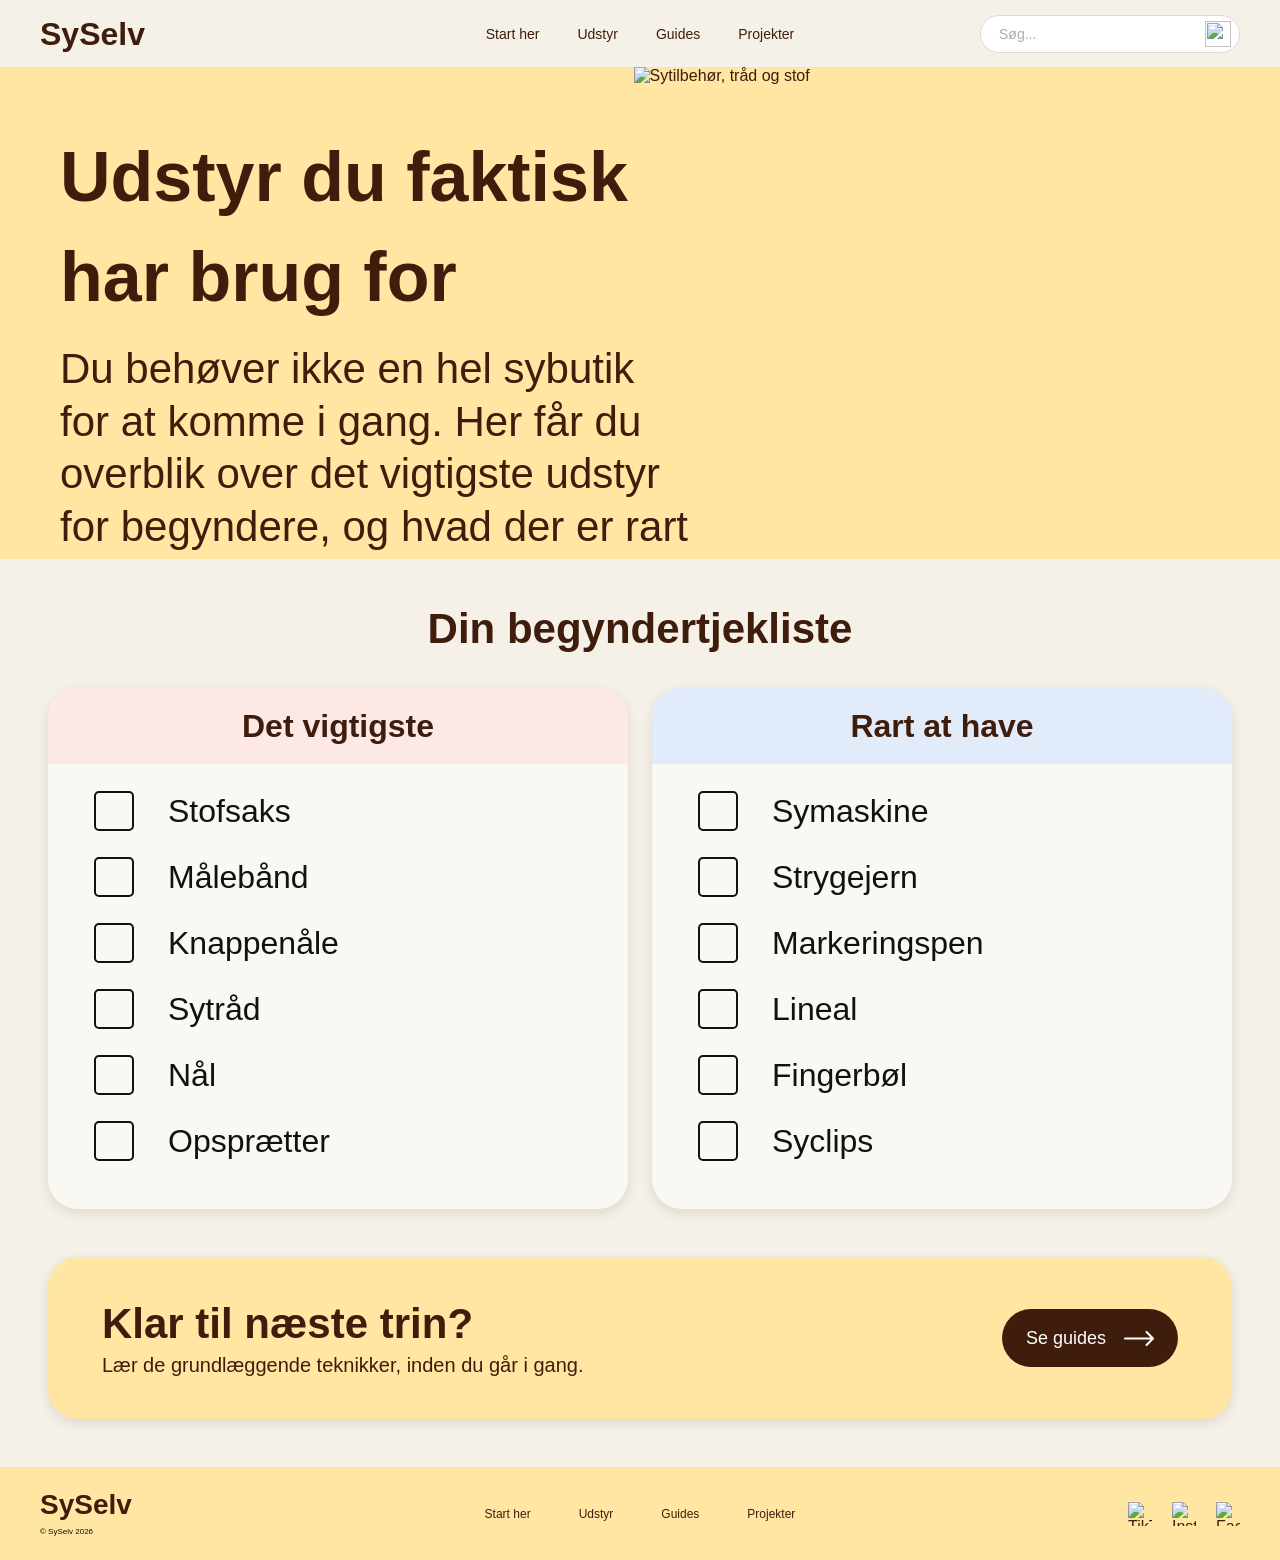
==== udstyr.html @ 1ef86f70 "Første version" ====
<!doctype html>
<html lang="da">
<head>
  <meta charset="utf-8"><meta name="viewport" content="width=device-width, initial-scale=1">
  <title>SySelv – Udstyr</title><link rel="stylesheet" href="styles.css">
</head>
<body>
  <header class="site-header">
    <a class="brand" href="index.html">SySelv</a>
    <nav class="desktop-nav" aria-label="Hovednavigation"><a href="index.html">Start her</a><a href="udstyr.html">Udstyr</a><a href="guides.html">Guides</a><a href="projekter.html">Projekter</a></nav>
    <div class="search-box"><span>Søg...</span><img src="assets/figma/1-2_imgSearch.png" alt=""></div>
    <nav class="mobile-nav" aria-label="Hovednavigation"><a href="index.html">Start her</a><a href="udstyr.html">Udstyr</a><a href="guides.html">Guides</a><a href="projekter.html">Projekter</a></nav><img class="mobile-search" src="assets/figma/1-2_imgSearch.png" alt="">
  </header>
  <main>
    <section class="hero equipment-hero">
      <img class="hero-photo desktop-only" src="assets/figma/2-10_imgHeroimg.png" alt="Sytilbehør, tråd og stof">
      <img class="hero-photo mobile-only" src="assets/figma/60-1161_imgHeroimg.png" alt="Sytilbehør, tråd og stof">
      <div class="hero-copy"><h1>Udstyr du faktisk<br class="desktop-only"> har brug for</h1><p>Du behøver ikke en hel sybutik for at komme i gang. Her får du overblik over det vigtigste udstyr for begyndere, og hvad der er rart at have, men ikke nødvendigt fra start.</p></div>
    </section>
    <section class="checklist-section page-width">
      <h2>Din begyndertjekliste</h2>
      <div class="checklists">
        <section class="checklist essential"><h3>Det vigtigste</h3><ul><li>Stofsaks</li><li>Målebånd</li><li>Knappenåle</li><li>Sytråd</li><li>Nål</li><li>Opsprætter</li></ul></section>
        <section class="checklist optional"><h3>Rart at have</h3><ul><li>Symaskine</li><li>Strygejern</li><li>Markeringspen</li><li>Lineal</li><li>Fingerbøl</li><li>Syclips</li></ul></section>
      </div>
    </section>
    <section class="cta-banner equipment-cta page-width"><div><h2>Klar til næste trin?</h2><p>Lær de grundlæggende teknikker, inden du går i gang.</p></div><a class="pill-button" href="guides.html">Se guides <img class="button-arrow" src="assets/figma/1-2_imgArrow2.svg" alt=""></a></section>
  </main>
  <footer class="site-footer"><div class="footer-brand"><a class="brand" href="index.html">SySelv</a><small>© SySelv 2026</small></div><nav aria-label="Footer navigation"><a href="index.html">Start her</a><a href="udstyr.html">Udstyr</a><a href="guides.html">Guides</a><a href="projekter.html">Projekter</a></nav><div class="socials"><img src="assets/figma/1-2_imgTikTok.png" alt="TikTok"><img src="assets/figma/1-2_imgInstagram.png" alt="Instagram"><img src="assets/figma/1-2_imgFacebook.png" alt="Facebook"></div></footer>
</body>
</html>
---- styles.css ----
@font-face{font-family:Poppins;src:url("assets/fonts/poppins-regular.ttf") format("truetype");font-style:normal;font-weight:400;font-display:swap}
@font-face{font-family:Poppins;src:url("assets/fonts/poppins-extrabold.ttf") format("truetype");font-style:normal;font-weight:800;font-display:swap}
:root{--ink:#3f1d0d;--paper:#f5f1e8;--cream:#faf8f2;--yellow:#ffe6a2;--soft-yellow:#fff0c9;--pink:#fce8e4;--blue:#e1ebfa;--green:#d6f2d7;--shadow:0 4px 12px rgba(63,29,13,.12)}
*{box-sizing:border-box}
html{scroll-behavior:auto}
body{margin:0;background:var(--paper);color:var(--ink);font-family:Poppins,Arial,sans-serif;font-size:16px;font-weight:400}
a{color:inherit;text-decoration:none}
img{display:block;max-width:100%}
h1,h2,h3,p{margin:0}
h1,h2,h3,.brand{font-weight:800}
.site-header{height:67px;width:100%;display:grid;grid-template-columns:1fr auto 1fr;align-items:center;padding:0 max(calc((100% - 1248px)/2),40px);background:var(--paper);position:relative;z-index:2}
.brand{font-size:32px;line-height:1;color:var(--ink);justify-self:start}
.desktop-nav{display:flex;align-items:center;gap:38px;font-size:14px;white-space:nowrap}
.search-box{justify-self:end;border:1px solid #dedbd5;border-radius:24px;background:#fff;width:260px;height:38px;color:#aaa;display:flex;align-items:center;justify-content:space-between;padding:4px 8px 4px 18px;font-size:14px}
.search-box img{width:26px;height:26px;object-fit:contain}
.mobile-nav,.mobile-search,.mobile-only{display:none!important}
.page-width{width:min(1248px,calc(100% - 96px));margin-left:auto;margin-right:auto}
.hero{height:492px;position:relative;overflow:hidden;background:var(--yellow);isolation:isolate}
.hero-photo{position:absolute;right:0;top:0;width:50.5%;height:100%;object-fit:cover;z-index:-2}
.hero-copy{position:relative;z-index:1;width:55%;height:100%;padding:50px max(calc((100vw - 1248px)/2),60px);padding-right:0;background:var(--yellow);border-radius:0 48% 52% 0/0 46% 54% 0;display:flex;flex-direction:column;justify-content:flex-start}
.hero h1{font-size:54px;line-height:1.4;letter-spacing:-1.3px;margin:0 0 16px;max-width:640px}
.hero p{font-size:18px;line-height:1.55;max-width:635px}
.pill-button{height:58px;padding:0 24px;border-radius:32px;background:var(--ink);color:white;display:inline-flex;align-items:center;justify-content:center;gap:18px;font-size:18px;white-space:nowrap}
.pill-button span{font-size:26px;line-height:1}
.home-hero .hero-copy{padding-top:36px}
.home-hero h1{font-size:42px;line-height:1.34;margin-bottom:12px}
.home-hero p{max-width:620px;font-size:16px;line-height:1.55}
.home-start{margin-top:14px;width:196px;height:44px;padding:0 18px;font-size:16px}
.steps-section{padding-top:44px}
.steps-section>h2,.why-panel>h2,.checklist-section>h2,.guide-list>h2,.projects-list>h2{font-size:28px;line-height:1.25;margin:0 0 30px}
.step-grid{display:grid;grid-template-columns:repeat(4,1fr);gap:24px}
.step-card{height:332px;position:relative;display:block;border-radius:26px;padding:24px 20px;overflow:hidden;color:var(--ink)}
.step-pink,.guide-pink{background:var(--pink)}.step-yellow{background:#fff0cf}.step-blue,.guide-blue{background:var(--blue)}.step-green,.guide-green{background:var(--green)}
.number{height:42px;width:42px;border-radius:50%;display:grid;place-items:center;font-size:18px;font-weight:800;margin-bottom:12px}
.number-pink{background:#f4bcb1}.number-yellow{background:#f5cf78}.number-blue{background:#98bfe9}.number-green{background:#9aca9c}
.step-card h3{font-size:20px;line-height:1.25;margin-bottom:3px;position:relative;z-index:1}
.step-card p{font-size:15px;line-height:1.3;max-width:195px;position:relative;z-index:1}
.step-card>img{position:absolute;right:-14px;bottom:-14px;width:65%;height:48%;object-fit:contain;object-position:right bottom}
.step-pink>img{right:14px;bottom:-12px;width:68%;height:50%}
.step-yellow>img{right:-18px;top:0;width:80%;height:78%;object-fit:contain;object-position:right top}
.step-blue>img{right:6px;bottom:8px;width:57%;height:46%}
.step-green>img{right:-65px;bottom:-5px;width:75%;height:88%;object-fit:cover}
.card-arrow{position:absolute;right:18px;bottom:18px;width:56px;height:56px;object-fit:contain;z-index:1}
.button-arrow{width:30px;height:15px;object-fit:contain}
.why-section{display:grid;grid-template-columns:1fr 1fr;gap:24px;margin-top:58px}
.why-photo,.why-panel{height:593px;border-radius:24px;overflow:hidden}
.why-photo img{width:100%;height:100%;object-fit:cover}
.why-panel{background:var(--cream);padding:36px 40px;box-shadow:var(--shadow)}
.why-panel>h2{margin-bottom:48px}
.benefit{display:grid;grid-template-columns:103px 1fr;gap:24px;align-items:center;margin-bottom:24px}
.benefit img{width:103px;height:103px;object-fit:contain}
.benefit h3{font-size:20px;line-height:1.25;margin-bottom:3px}
.benefit p{font-size:14px;line-height:1.45;max-width:340px;color:#111}
.cta-banner{margin-top:56px;margin-bottom:48px;min-height:162px;background:var(--yellow);border-radius:30px;box-shadow:var(--shadow);padding:28px 54px;display:flex;align-items:center;justify-content:space-between;gap:24px}
.cta-banner h2{font-size:30px;line-height:1.2;margin-bottom:3px}
.cta-banner p{font-size:16px;line-height:1.45}
.site-footer{height:93px;background:var(--yellow);display:grid;grid-template-columns:1fr 1.5fr 1fr;align-items:center;padding:0 max(calc((100% - 1248px)/2),40px)}
.footer-brand{display:flex;flex-direction:column;gap:8px}.footer-brand .brand{font-size:28px}.footer-brand small{font-size:8px;color:#120a06}
.site-footer nav{display:flex;align-items:center;justify-content:center;gap:48px;font-size:12px;white-space:nowrap}
.socials{display:flex;align-items:center;justify-content:flex-end;gap:20px}.socials img{width:24px;height:24px;object-fit:contain}
.checklist-section{padding-top:38px}
.checklist-section>h2{text-align:center;font-size:34px;margin-bottom:38px}
.checklists{display:grid;grid-template-columns:1fr 1fr;gap:24px}
.checklist{height:521px;background:var(--cream);border-radius:30px;overflow:hidden;box-shadow:var(--shadow)}
.checklist h3{height:76px;display:grid;place-items:center;font-size:26px}
.essential h3{background:var(--pink)}.optional h3{background:var(--blue)}
.checklist ul{list-style:none;margin:0;padding:20px 46px;display:grid;gap:12px}
.checklist li{height:39px;display:flex;align-items:center;gap:58px;font-size:24px;color:#111}
.checklist li:before{content:"";width:34px;height:34px;border:2px solid #111;border-radius:5px;flex:0 0 34px}
.checklist-section+.cta-banner{margin-top:48px}
.guide-list{padding-top:38px}
.guide-list>h2,.projects-list>h2{margin-bottom:12px}
.filter-row{display:flex;align-items:center;gap:16px;margin-bottom:26px;flex-wrap:wrap}
.filter-row span,.filter-pill{height:44px;min-width:160px;border-radius:24px;background:#fff0cf;display:inline-flex;align-items:center;justify-content:center;padding:0 22px;font-size:15px;white-space:nowrap}
.filter-row .selected{background:#ffd67e}
.guide-cards{display:grid;grid-template-columns:repeat(3,1fr);gap:20px}
.guide-card{height:309px;position:relative;padding:26px 30px;border-radius:28px;box-shadow:var(--shadow)}
.guide-image{height:145px;position:relative;margin-bottom:10px}
.guide-image img{width:100%;height:100%;border-radius:20px;object-fit:cover}
.time{position:absolute;right:8px;top:8px;background:#fff;border-radius:14px;padding:2px 7px;color:#111;font-size:10px;white-space:nowrap;display:inline-flex;align-items:center;gap:4px}
.time img{width:14px;height:14px;object-fit:contain}
.guide-card h3,.project-card h3{font-size:20px;line-height:1.2;margin-bottom:3px}
.guide-card p{font-size:14px;line-height:1.3;max-width:270px;color:#111}
.guide-card .card-arrow{width:46px;height:46px;right:18px;bottom:17px}
.center-button{display:flex;justify-content:center;margin:28px 0 22px}
.filter-pill{height:44px;min-width:auto;gap:12px;padding:0 18px;cursor:default}
.filter-pill img{width:20px;height:20px;object-fit:contain}
.tutorial{min-height:310px;background:var(--cream);border-radius:30px;box-shadow:var(--shadow);padding:30px;display:grid;grid-template-columns:260px 1fr;gap:18px;align-items:center}
.tutorial-intro h2{font-size:30px;line-height:1.12;margin-bottom:12px}
.tutorial-intro p{font-size:16px;line-height:1.35;margin-bottom:16px;color:#111}
.tutorial-intro .pill-button{height:48px;padding:0 20px;font-size:16px}
.tutorial-intro .pill-button span{font-size:22px}
.tutorial-cards{display:grid;grid-template-columns:repeat(4,1fr);gap:10px}
.tutorial-cards article{height:250px;background:#fff0cf;border-radius:18px;padding:12px;overflow:hidden}
.tutorial-cards img{height:90px;width:100%;object-fit:cover;border-radius:12px;margin-bottom:6px}
.tutorial-cards h3{font-size:15px;line-height:1.15;margin-bottom:3px}
.tutorial-cards p{font-size:10px;line-height:1.2;color:#111}
.guide-list+.tutorial{margin-top:0}
.guide-list~.cta-banner{margin-top:38px}
.projects-list{padding-top:34px}
.project-filters{gap:16px;margin-bottom:30px}
.project-filters span{min-width:148px}
.project-card{min-width:0;height:246px;position:relative;background:var(--cream);border-radius:26px;padding:16px 18px;box-shadow:var(--shadow)}
.project-grid{display:grid;grid-template-columns:repeat(3,1fr);gap:34px 20px}
.project-image{height:118px;position:relative;margin-bottom:8px}
.project-image img{width:100%;height:100%;object-fit:cover;border-radius:18px}
.project-card h3{font-size:18px;margin:0 0 10px 4px}
.project-card .card-arrow{width:44px;height:44px;right:14px;bottom:25px}
.tags{display:flex;gap:14px;margin-left:2px;padding-right:44px}
.tag{height:27px;border-radius:16px;padding:3px 16px;font-size:11px;white-space:nowrap;color:var(--ink)}
.tag.beginner{background:#fff0cf}.tag.machine{background:#dff3df}.tag.hand{background:#e5eefa}.tag.experienced{background:#fbe7e3}
.projects-list .center-button{margin:26px 0 20px}

@media(max-width:700px){
  body{font-size:14px}
  .desktop-only{display:none!important}.mobile-only{display:block!important}
  .site-header{height:87px;padding:0;display:block;background:var(--paper)}
  .site-header:after{content:"";position:absolute;top:46px;left:0;right:0;height:37px;background:#fdedcc;z-index:-1}
  .site-header>.brand{position:absolute;top:0;left:50%;transform:translateX(-50%);font-size:24px;line-height:41px}
  .mobile-search{display:block!important;position:absolute;right:16px;top:9px;width:22px;height:22px;object-fit:contain}
  .search-box,.desktop-nav{display:none}
  .mobile-nav{display:flex!important;position:absolute;top:45px;left:0;right:0;height:38px;align-items:center;justify-content:space-around;padding:0 12px;font-size:13px;z-index:1;white-space:nowrap}
  .page-width{width:calc(100% - 40px)}
  main>.hero{margin-top:-4px;height:333px}
  .home-hero{height:131px}
  .equipment-hero{height:208px}
  .hero-photo{width:42%;height:100%;object-fit:cover}
  .hero-copy{width:60%;padding:22px 0 18px 20px;border-radius:0 48% 48% 0/0 48% 52% 0;justify-content:flex-start}
  .hero h1{font-size:29px;line-height:1.26;letter-spacing:-.4px;margin:0 0 14px;max-width:250px}
  .hero p{font-size:14px;line-height:1.4;max-width:225px}
  .home-hero .hero-copy{padding-top:20px}
  .home-hero h1{font-size:22px;line-height:1.3;margin-bottom:12px}
  .home-hero p{font-size:11px;line-height:1.4;max-width:125px}
  .home-start{display:none}
  .mobile-home-start{display:flex!important;width:170px;height:40px;padding:0 16px;gap:10px;margin:15px auto 4px;font-size:14px}
  .mobile-home-start span{font-size:20px}
  .steps-section{padding-top:0}
  .steps-section>h2,.why-panel>h2,.checklist-section>h2,.guide-list>h2,.projects-list>h2{font-size:20px;line-height:1.3;margin-bottom:7px}
  .step-grid{grid-template-columns:1fr;gap:12px}
  .step-card{height:65px;border-radius:18px;padding:10px 18px 8px 62px}
  .step-card .number{position:absolute;left:10px;top:calc(50% - 17px);width:34px;height:34px;margin:0;font-size:15px}
  .step-card h3{font-size:11px;line-height:1.2;margin:0 0 3px}
  .step-card p{font-size:10px;line-height:1.25;max-width:175px}
  .step-card>img{display:none}
  .step-card .card-arrow{width:34px;height:34px;right:8px;top:calc(50% - 17px);bottom:auto;font-size:19px}
  .step-pink{height:65px}.step-pink p{max-width:160px}
  .why-section{display:flex;flex-direction:column;gap:8px;margin-top:12px}
  .why-photo{height:132px;border-radius:18px}
  .why-panel{height:auto;min-height:195px;padding:8px 10px 10px;border-radius:18px}
  .why-panel>h2{margin-bottom:7px}
  .benefit{grid-template-columns:36px 1fr;gap:8px;min-height:54px;margin:0 0 5px}
  .benefit img{width:36px;height:36px}
  .benefit h3{font-size:11px;margin-bottom:2px}
  .benefit p{font-size:9px;line-height:1.25;max-width:250px}
  .cta-banner{width:calc(100% - 40px);min-height:190px;margin-top:18px;margin-bottom:18px;border-radius:22px;padding:18px 20px;display:flex;flex-direction:column;align-items:flex-start;justify-content:flex-start;gap:10px}
  .cta-banner h2{font-size:20px;line-height:1.25;margin-bottom:4px}
  .cta-banner p{font-size:12px;line-height:1.4}
  .cta-banner .pill-button{align-self:center;height:40px;font-size:14px;padding:0 18px;gap:9px}
  .cta-banner .pill-button span{font-size:20px}
  .site-footer{height:187px;display:block;position:relative;padding:10px 14px}
  .footer-brand{gap:5px}.footer-brand .brand{font-size:22px}.footer-brand small{display:none}
  .site-footer nav{display:flex;flex-direction:column;align-items:flex-start;justify-content:flex-start;gap:0;margin-top:12px;font-size:12px;line-height:18px}
  .socials{position:absolute;right:15px;bottom:22px;gap:16px}.socials img{width:25px;height:25px}
  .checklist-section{width:100%;padding:20px 14px 0}
  .checklist-section>h2{text-align:left;font-size:21px;margin:0 0 18px}
  .checklists{grid-template-columns:1fr;gap:16px}
  .checklist{height:258px;border-radius:24px}
  .checklist h3{height:40px;font-size:18px}
  .checklist ul{padding:15px 20px;gap:7px}
  .checklist li{height:23px;gap:32px;font-size:12px}
  .checklist li:before{width:18px;height:18px;border:1.5px solid #111;border-radius:3px;flex-basis:18px;margin-left:0}
  .checklist-section+.cta-banner{margin-top:28px}
  .equipment-hero .hero-copy{width:60%;padding-top:20px}
  .equipment-hero h1{font-size:28px;line-height:1.2;margin-bottom:16px;max-width:195px}
  .equipment-hero p{max-width:190px;font-size:14px}
  .guide-list{width:100%;padding:33px 10px 0}
  .guide-list>h2{font-size:18px;margin:0 10px 12px}
  .filter-row{gap:10px 12px;justify-content:center;margin:0 auto 58px}
  .filter-row span{height:33px;min-width:135px;padding:0 10px;font-size:11px}
  .guide-cards{grid-template-columns:1fr;gap:10px}
  .guide-card{height:148px;border-radius:20px;padding:12px 15px 10px 176px}
  .guide-image{position:absolute;left:9px;top:8px;width:130px;height:130px;margin:0}
  .guide-image img{border-radius:14px}
  .guide-image .time{display:none}
  .guide-card h3{font-size:12px;line-height:1.25;margin:4px 28px 8px 0}
  .guide-card p{font-size:11px;line-height:1.35;max-width:150px}
  .guide-card .card-arrow{width:38px;height:38px;right:8px;top:calc(50% - 19px);bottom:auto;font-size:21px}
  .center-button{margin:14px 0 15px}
  .filter-pill{height:35px;font-size:11px;padding:0 16px;gap:8px}
  .filter-pill img{width:17px;height:17px}
  .tutorial{width:calc(100% - 40px);min-height:0;display:block;padding:12px 10px;border-radius:22px}
  .tutorial-intro h2{font-size:18px;line-height:1.15;margin-bottom:6px}
  .tutorial-intro p{font-size:11px;line-height:1.35;margin-bottom:5px}
  .tutorial-intro .pill-button{height:40px;font-size:13px;padding:0 18px;margin:0 auto 10px;display:flex;width:max-content}
  .tutorial-intro .pill-button span{font-size:20px}
  .tutorial-cards{grid-template-columns:1fr;gap:7px}
  .tutorial-cards article{height:145px;border-radius:16px;padding:10px 10px 8px 170px;position:relative}
  .tutorial-cards img{position:absolute;left:9px;top:15px;width:150px;height:115px;border-radius:12px;margin:0}
  .tutorial-cards h3{font-size:12px;line-height:1.15;margin:9px 0 5px}
  .tutorial-cards p{font-size:9px;line-height:1.2}
  .guide-list~.cta-banner{margin-top:18px}
  .projects-hero .hero-copy{width:60%;padding-top:20px}
  .projects-hero h1{font-size:27px;line-height:1.2;margin-bottom:15px;max-width:210px}
  .projects-hero p{font-size:10px;line-height:1.35;max-width:180px}
  .projects-list{width:100%;padding:34px 10px 0}
  .projects-list>h2{text-align:center;font-size:16px;margin-bottom:20px}
  .project-filters{display:grid;grid-template-columns:1fr 1fr;gap:4px 16px;justify-items:center;margin:0 auto 54px;max-width:285px}
  .project-filters span{height:28px;min-width:135px;padding:0 8px;font-size:10px}
  .project-filters .selected{grid-column:1/3}
  .project-grid{grid-template-columns:1fr;gap:7px}
  .project-card{height:82px;padding:6px 10px 6px 8px;border-radius:17px}
  .project-image{position:absolute;left:5px;top:5px;width:calc(100% - 10px);height:46px;margin:0}
  .project-image img{border-radius:12px}
  .project-image .time{top:3px;right:5px;font-size:7px;padding:1px 4px}
  .project-card h3{position:absolute;left:7px;bottom:25px;font-size:9px;line-height:1.1;margin:0}
  .project-card .card-arrow{right:9px;bottom:13px;width:22px;height:22px;font-size:14px}
  .tags{position:absolute;left:7px;right:34px;bottom:4px;gap:6px;margin:0;padding:0}
  .tag{height:16px;padding:2px 10px;font-size:7px;line-height:12px}
  .projects-list .center-button{margin:12px 0 12px}
}
@media(min-width:701px) and (max-width:1100px){
  .site-header{padding:0 28px;grid-template-columns:auto 1fr auto;gap:24px}.desktop-nav{gap:18px}.search-box{width:190px}
  .page-width{width:calc(100% - 56px)}.hero-copy{padding-left:28px}.step-grid{gap:14px}.step-card{padding:20px 16px}.why-panel{padding:28px}.benefit{grid-template-columns:76px 1fr;gap:16px}.benefit img{width:76px;height:76px}.tutorial{grid-template-columns:210px 1fr;padding:24px}.tutorial-cards{gap:6px}.tutorial-cards article{padding:8px}.project-filters span{min-width:120px}.site-footer{padding:0 28px}.site-footer nav{gap:20px}
}

@media(max-width:700px){
  .home-hero,.equipment-hero{height:333px}
  .hero-copy{width:60%;padding:24px 0 18px 20px}
  .hero h1{font-size:40px;line-height:1.25;letter-spacing:-.4px;margin-bottom:12px;max-width:250px}
  .hero p{font-size:18px;line-height:1.4;max-width:225px}
  .home-hero .hero-copy,.equipment-hero .hero-copy,.projects-hero .hero-copy{padding-top:24px}
  .home-hero h1,.equipment-hero h1,.projects-hero h1{font-size:40px;line-height:1.25;margin-bottom:12px;max-width:250px}
  .home-hero p,.equipment-hero p,.projects-hero p{font-size:18px;line-height:1.4;max-width:225px}
  .mobile-home-start{margin:34px auto 0}
  .steps-section{padding-top:0}
  .steps-section>h2,.why-panel>h2,.checklist-section>h2,.guide-list>h2,.projects-list>h2{font-size:30px;line-height:1.17;margin-bottom:18px}
  .step-grid{gap:24px}
  .step-card,.step-pink{height:124px;border-radius:22px;padding:18px 64px 12px 82px}
  .step-card .number{left:10px;top:calc(50% - 33px);width:66px;height:66px;font-size:25px}
  .step-card h3{font-size:18px;line-height:1.25;margin:0 0 4px}
  .step-card p{font-size:16px;line-height:1.3;max-width:220px}
  .step-card>img{display:none}
  .step-card .card-arrow,.guide-card .card-arrow{width:56px;height:56px;right:8px;top:calc(50% - 28px);bottom:auto}
  .why-section{gap:12px;margin-top:42px}
  .why-photo{height:259px;border-radius:22px}
  .why-panel{min-height:0;padding:20px 16px 14px;border-radius:22px}
  .why-panel>h2{margin-bottom:14px}
  .benefit{grid-template-columns:71px 1fr;gap:12px;min-height:72px;margin:0 0 10px}
  .benefit img{width:71px;height:71px}
  .benefit h3{font-size:20px;margin-bottom:3px}
  .benefit p{font-size:16px;line-height:1.3;max-width:250px}
  .checklist-section{padding:33px 20px 0}
  .checklist-section>h2{text-align:left;font-size:30px;line-height:1.17;margin:0 0 29px}
  .checklists{gap:23px}
  .checklist{height:367px;border-radius:24px}
  .checklist h3{height:57px;font-size:25px}
  .checklist ul{padding:14px 20px;gap:0}
  .checklist li{height:43px;gap:22px;font-size:18px}
  .checklist li:before{width:25px;height:25px;border:1.5px solid #111;border-radius:3px;flex-basis:25px}
  .checklist-section+.cta-banner{margin-top:40px}
  .guide-list{padding:33px 10px 0}
  .guide-list>h2{font-size:30px;margin:0 10px 12px}
  .filter-row{gap:10px 12px;margin:0 auto 38px}
  .filter-row span{height:38px;min-width:160px;padding:0 10px;font-size:14px}
  .guide-cards{gap:18px}
  .guide-card{height:148px;padding:12px 15px 10px 176px}
  .guide-image{left:9px;top:8px;width:130px;height:130px}
  .guide-card h3{font-size:18px;line-height:1.25;margin:4px 28px 8px 0}
  .guide-card p{font-size:16px;line-height:1.3;max-width:150px}
  .time img{width:12px;height:12px;object-fit:contain}
  .guide-card .time{display:none}
  .center-button{margin:27px 0 30px}
  .filter-pill{height:44px;font-size:14px}
  .tutorial{padding:18px 12px}
  .tutorial-intro h2{font-size:30px;line-height:1.17;margin-bottom:8px}
  .tutorial-intro p{font-size:18px;line-height:1.35;margin-bottom:10px}
  .tutorial-intro .pill-button{height:48px;font-size:15px}
  .tutorial-cards{gap:10px}
  .tutorial-cards article{height:145px;padding-left:170px}
  .tutorial-cards h3{font-size:16px}
  .tutorial-cards p{font-size:13px}
  .guide-list~.cta-banner{margin-top:30px}
  .projects-list{padding:34px 10px 0}
  .projects-list>h2{text-align:center;font-size:30px;margin-bottom:12px}
  .project-filters{gap:10px 16px;margin:0 auto 22px;max-width:340px}
  .project-filters span{height:38px;min-width:145px;padding:0 8px;font-size:14px}
  .project-grid{gap:10px}
  .project-card{height:220px;padding:0;border-radius:20px}
  .project-image{left:0;top:0;width:100%;height:49.3%;margin:0}
  .project-image img{border-radius:18px}
  .project-image .time{top:5px;right:7px;font-size:10px;padding:2px 7px}
  .project-card h3{left:14px;top:62%;bottom:auto;font-size:18px}
  .project-card .card-arrow{right:12px;top:68%;bottom:auto;width:56px;height:56px}
  .tags{left:12px;right:auto;bottom:8%;gap:10px}
  .tag{height:34px;padding:7px 12px;font-size:14px;line-height:20px}
}

@media(min-width:1101px){
  .hero-copy{padding-top:60px}
  .home-hero .hero-copy{padding-top:55px}
  .hero h1,.home-hero h1{font-size:70px;line-height:100px;letter-spacing:0;margin-bottom:16px;max-width:625px}
  .hero p,.home-hero p{font-size:42px;line-height:1.25;max-width:634px}
  .steps-section>h2,.why-panel>h2,.checklist-section>h2,.guide-list>h2,.projects-list>h2{font-size:42px;line-height:1.2}
  .steps-section>h2{margin-bottom:20px}
  .number{width:44px;height:44px;font-size:28px}
  .step-card{border-radius:30px}
  .step-card h3{font-size:26px;line-height:1.25}
  .step-card p{font-size:20px;line-height:25px}
  .why-panel>h2{margin-bottom:42px}
  .benefit h3{font-size:26px;line-height:40px}
  .benefit p{font-size:20px;line-height:30px}
  .cta-banner h2{font-size:42px;line-height:1.2}
  .cta-banner p{font-size:20px;line-height:25px}
  .checklist-section{padding-top:45px}
  .checklist-section>h2{text-align:center;font-size:42px;line-height:1.2;margin-bottom:34px}
  .checklist h3{font-size:32px}
  .checklist li{height:54px;font-size:32px;gap:34px}
  .checklist li:before{width:36px;height:36px;flex-basis:36px}
  .guide-list>h2,.projects-list>h2{margin-bottom:20px}
  .filter-row span,.filter-pill{font-size:22px}
  .guide-card h3{font-size:28px;line-height:1.25}
  .guide-card p{font-size:20px;line-height:1.35}
  .project-card h3{font-size:28px}
  .tag{height:38px;padding:7px 16px;font-size:16px;line-height:24px}
}
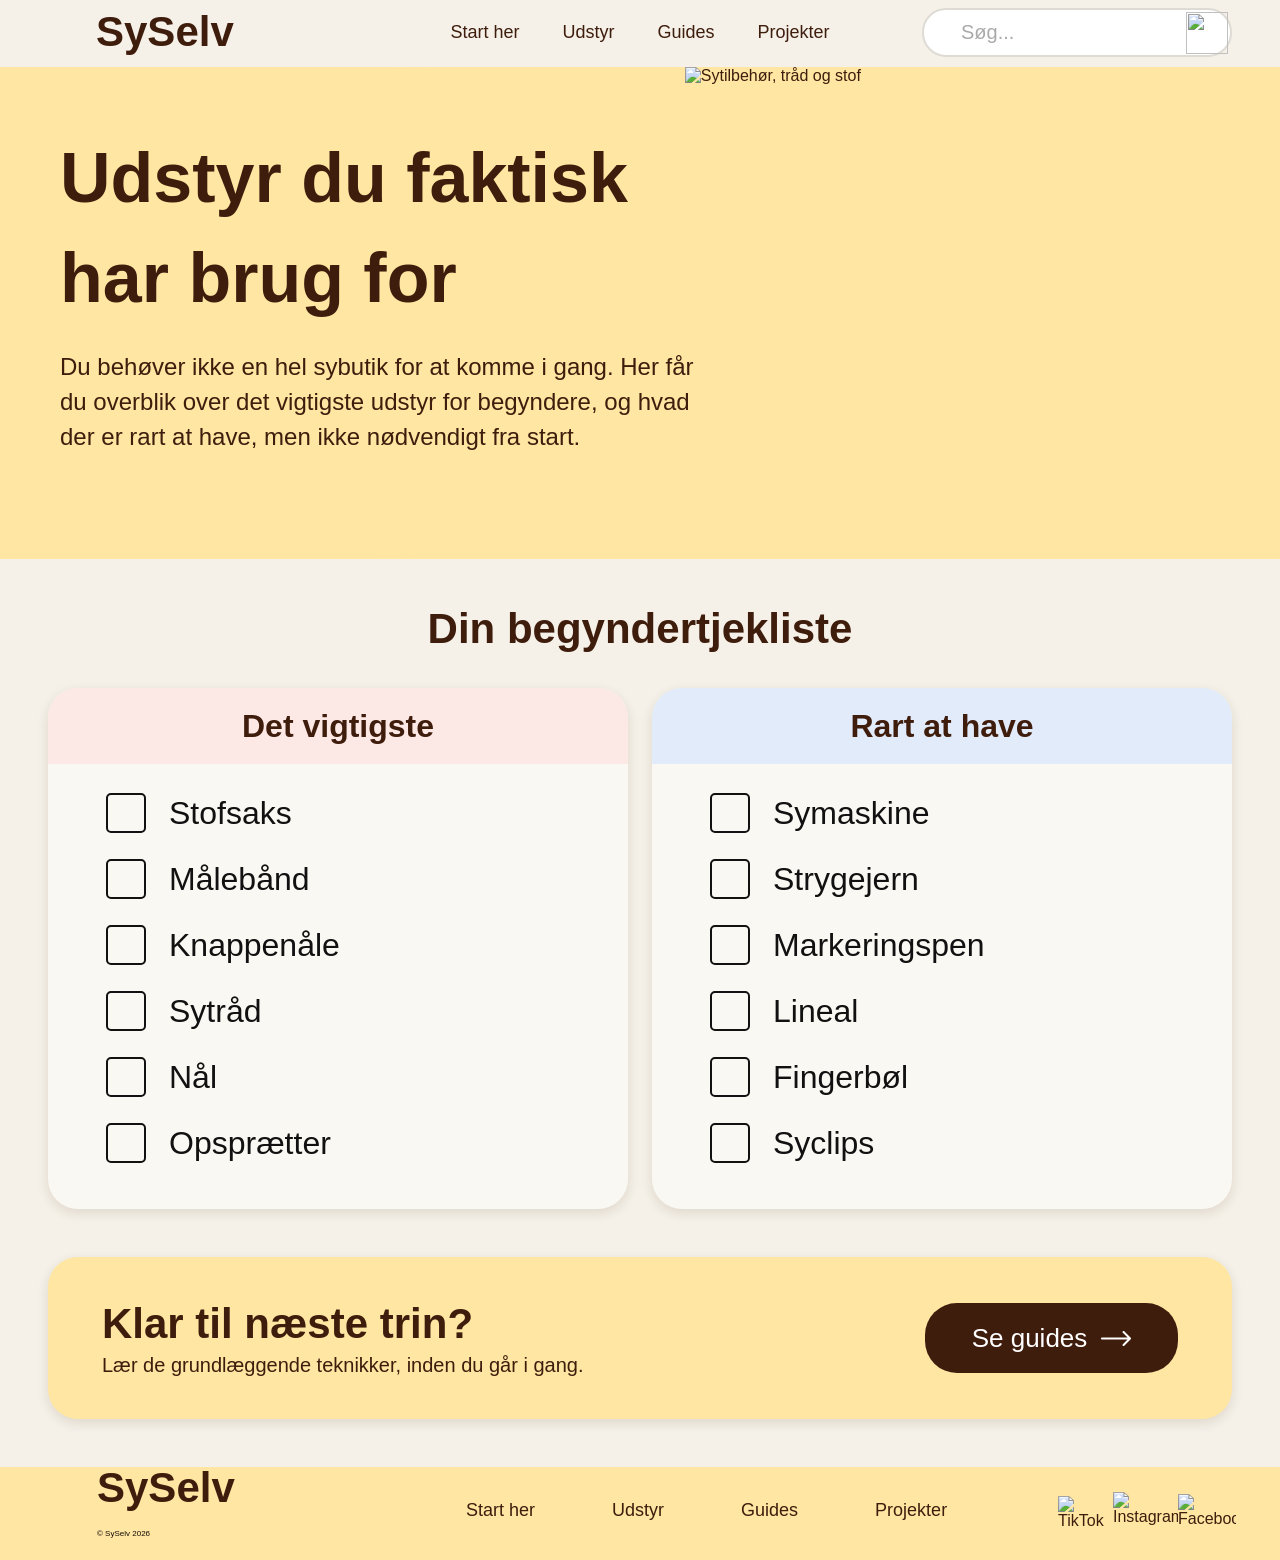
==== commit 4a458961: "endelig version" ====
--- a/udstyr.html
+++ b/udstyr.html
@@ -15,7 +15,7 @@
     <section class="hero equipment-hero">
       <img class="hero-photo desktop-only" src="assets/figma/2-10_imgHeroimg.png" alt="Sytilbehør, tråd og stof">
       <img class="hero-photo mobile-only" src="assets/figma/60-1161_imgHeroimg.png" alt="Sytilbehør, tråd og stof">
-      <div class="hero-copy"><h1>Udstyr du faktisk<br class="desktop-only"> har brug for</h1><p>Du behøver ikke en hel sybutik for at komme i gang. Her får du overblik over det vigtigste udstyr for begyndere, og hvad der er rart at have, men ikke nødvendigt fra start.</p></div>
+      <div class="hero-copy"><h1>Udstyr du faktisk<br class="desktop-only"> har brug for</h1><p><span class="desktop-only">Du behøver ikke en hel sybutik for at komme i gang. Her får du overblik over det vigtigste udstyr for begyndere, og hvad der er rart at have, men ikke nødvendigt fra start.</span><span class="mobile-only">Her får du overblik over det vigtigste udstyr for begyndere.</span></p></div>
     </section>
     <section class="checklist-section page-width">
       <h2>Din begyndertjekliste</h2>
--- a/styles.css
+++ b/styles.css
@@ -1,14 +1,16 @@
 @font-face{font-family:Poppins;src:url("assets/fonts/poppins-regular.ttf") format("truetype");font-style:normal;font-weight:400;font-display:swap}
 @font-face{font-family:Poppins;src:url("assets/fonts/poppins-extrabold.ttf") format("truetype");font-style:normal;font-weight:800;font-display:swap}
+@font-face{font-family:Poppins;src:url("assets/fonts/poppins-semibold.ttf") format("truetype");font-style:normal;font-weight:600;font-display:swap}
+@font-face{font-family:Poppins;src:url("assets/fonts/poppins-bold.ttf") format("truetype");font-style:normal;font-weight:700;font-display:swap}
 :root{--ink:#3f1d0d;--paper:#f5f1e8;--cream:#faf8f2;--yellow:#ffe6a2;--soft-yellow:#fff0c9;--pink:#fce8e4;--blue:#e1ebfa;--green:#d6f2d7;--shadow:0 4px 12px rgba(63,29,13,.12)}
 *{box-sizing:border-box}
 html{scroll-behavior:auto}
-body{margin:0;background:var(--paper);color:var(--ink);font-family:Poppins,Arial,sans-serif;font-size:16px;font-weight:400}
+body{margin:0;overflow-x:hidden;background:var(--paper);color:var(--ink);font-family:Poppins,Arial,sans-serif;font-size:16px;font-weight:400}
 a{color:inherit;text-decoration:none}
 img{display:block;max-width:100%}
 h1,h2,h3,p{margin:0}
-h1,h2,h3,.brand{font-weight:800}
-.site-header{height:67px;width:100%;display:grid;grid-template-columns:1fr auto 1fr;align-items:center;padding:0 max(calc((100% - 1248px)/2),40px);background:var(--paper);position:relative;z-index:2}
+h1,h2,h3{font-weight:800}.brand{font-weight:700}
+.site-header{height:67px;width:100%;display:grid;grid-template-columns:1fr auto 1fr;align-items:center;padding:0 max(calc((100% - 1248px)/2),40px);background:var(--paper);position:sticky;top:0;z-index:20}
 .brand{font-size:32px;line-height:1;color:var(--ink);justify-self:start}
 .desktop-nav{display:flex;align-items:center;gap:38px;font-size:14px;white-space:nowrap}
 .search-box{justify-self:end;border:1px solid #dedbd5;border-radius:24px;background:#fff;width:260px;height:38px;color:#aaa;display:flex;align-items:center;justify-content:space-between;padding:4px 8px 4px 18px;font-size:14px}
@@ -26,12 +28,12 @@
 .home-hero h1{font-size:42px;line-height:1.34;margin-bottom:12px}
 .home-hero p{max-width:620px;font-size:16px;line-height:1.55}
 .home-start{margin-top:14px;width:196px;height:44px;padding:0 18px;font-size:16px}
-.steps-section{padding-top:44px}
+.steps-section{padding-top:44px;position:relative}
 .steps-section>h2,.why-panel>h2,.checklist-section>h2,.guide-list>h2,.projects-list>h2{font-size:28px;line-height:1.25;margin:0 0 30px}
 .step-grid{display:grid;grid-template-columns:repeat(4,1fr);gap:24px}
 .step-card{height:332px;position:relative;display:block;border-radius:26px;padding:24px 20px;overflow:hidden;color:var(--ink)}
 .step-pink,.guide-pink{background:var(--pink)}.step-yellow{background:#fff0cf}.step-blue,.guide-blue{background:var(--blue)}.step-green,.guide-green{background:var(--green)}
-.number{height:42px;width:42px;border-radius:50%;display:grid;place-items:center;font-size:18px;font-weight:800;margin-bottom:12px}
+.number{height:42px;width:42px;border-radius:50%;display:grid;place-items:center;font-size:18px;font-weight:600;margin-bottom:12px}
 .number-pink{background:#f4bcb1}.number-yellow{background:#f5cf78}.number-blue{background:#98bfe9}.number-green{background:#9aca9c}
 .step-card h3{font-size:20px;line-height:1.25;margin-bottom:3px;position:relative;z-index:1}
 .step-card p{font-size:15px;line-height:1.3;max-width:195px;position:relative;z-index:1}
@@ -48,7 +50,13 @@
 .why-panel{background:var(--cream);padding:36px 40px;box-shadow:var(--shadow)}
 .why-panel>h2{margin-bottom:48px}
 .benefit{display:grid;grid-template-columns:103px 1fr;gap:24px;align-items:center;margin-bottom:24px}
-.benefit img{width:103px;height:103px;object-fit:contain}
+.benefit-icon{position:relative;display:block;width:103px;height:103px;flex:none}
+.benefit-circle{position:absolute;inset:0;width:103px;height:103px;object-fit:contain}
+.benefit-symbol{position:absolute;object-fit:contain}
+.benefit-icon-money .benefit-symbol{left:20px;top:18px;width:64px;height:64px}
+.benefit-icon-leaf .benefit-symbol{left:26px;top:21px;width:62px;height:62px}
+.benefit-icon-diamond .benefit-symbol{left:22px;top:22px;width:60px;height:60px}
+.step-connector{display:none}
 .benefit h3{font-size:20px;line-height:1.25;margin-bottom:3px}
 .benefit p{font-size:14px;line-height:1.45;max-width:340px;color:#111}
 .cta-banner{margin-top:56px;margin-bottom:48px;min-height:162px;background:var(--yellow);border-radius:30px;box-shadow:var(--shadow);padding:28px 54px;display:flex;align-items:center;justify-content:space-between;gap:24px}
@@ -92,9 +100,9 @@
 .tutorial-intro .pill-button span{font-size:22px}
 .tutorial-cards{display:grid;grid-template-columns:repeat(4,1fr);gap:10px}
 .tutorial-cards article{height:250px;background:#fff0cf;border-radius:18px;padding:12px;overflow:hidden}
-.tutorial-cards img{height:90px;width:100%;object-fit:cover;border-radius:12px;margin-bottom:6px}
-.tutorial-cards h3{font-size:15px;line-height:1.15;margin-bottom:3px}
-.tutorial-cards p{font-size:10px;line-height:1.2;color:#111}
+.tutorial-cards img{height:115px;width:100%;object-fit:cover;border-radius:12px;margin-bottom:8px}
+.tutorial-cards h3{font-size:22px;line-height:25px;margin-bottom:3px}
+.tutorial-cards p{font-size:14px;line-height:15px;color:#111}
 .guide-list+.tutorial{margin-top:0}
 .guide-list~.cta-banner{margin-top:38px}
 .projects-list{padding-top:34px}
@@ -218,10 +226,107 @@
   .tag{height:16px;padding:2px 10px;font-size:7px;line-height:12px}
   .projects-list .center-button{margin:12px 0 12px}
 }
+
 @media(min-width:701px) and (max-width:1100px){
   .site-header{padding:0 28px;grid-template-columns:auto 1fr auto;gap:24px}.desktop-nav{gap:18px}.search-box{width:190px}
   .page-width{width:calc(100% - 56px)}.hero-copy{padding-left:28px}.step-grid{gap:14px}.step-card{padding:20px 16px}.why-panel{padding:28px}.benefit{grid-template-columns:76px 1fr;gap:16px}.benefit img{width:76px;height:76px}.tutorial{grid-template-columns:210px 1fr;padding:24px}.tutorial-cards{gap:6px}.tutorial-cards article{padding:8px}.project-filters span{min-width:120px}.site-footer{padding:0 28px}.site-footer nav{gap:20px}
 }
+
+@media(min-width:1101px){
+  .site-header{display:block;padding:0}
+  .site-header>.brand{position:absolute;left:96px;top:0;line-height:64px}
+  .desktop-nav{position:absolute;left:50%;top:15px;transform:translateX(-50%);gap:43px;height:35px}
+  .search-box{position:absolute;right:48px;top:8px;padding:2px 2px 2px 37px}
+  .hero-photo{width:46.5%}
+  .home-hero .hero-photo{width:50.5%}
+  .hero-copy{padding-top:61px;padding-left:max(calc((100vw - 1238px)/2),60px)}
+  .home-hero .hero-copy{padding-top:55px;padding-left:max(calc((100vw - 1238px)/2),60px)}
+  .hero h1,.home-hero h1{font-size:70px;line-height:100px;letter-spacing:0;margin-bottom:16px;max-width:625px}
+  .home-hero h1{font-weight:700}
+  .hero p,.home-hero p{font-size:24px;line-height:35px;max-width:634px}
+  .equipment-hero h1,.guides-hero h1{margin-bottom:21px}
+  .projects-hero h1{margin-bottom:41px}
+  .home-hero p{transform:translateX(-5px)}
+  .brand{font-size:42px}
+  .desktop-nav{font-size:18px;gap:43px}
+  .search-box{width:310px;height:49px;border-width:2px;font-size:20px}
+  .search-box img{width:42px;height:42px}
+  .steps-section{padding-top:48px}
+  .steps-section>h2,.why-panel>h2,.checklist-section>h2,.guide-list>h2,.projects-list>h2{font-size:42px;line-height:1.2}
+  .steps-section>h2{margin-bottom:22px}
+  .number{width:44px;height:44px;font-size:28px}
+  .step-card{border-radius:30px}
+  .step-card h3{font-size:26px;line-height:1.25}
+  .step-card p{font-size:20px;line-height:25px}
+  .step-card .card-arrow{top:auto;right:18px;bottom:14px;width:56px;height:56px}
+  .step-connector{display:block;position:absolute;width:124.266px;height:24.791px;max-width:none;pointer-events:none}
+  .step-connector-top{left:555px;top:85px}
+  .step-connector-left{left:232px;top:464px}
+  .step-connector-right{left:874.7px;top:464px}
+  .why-section{margin-top:99px}
+  .why-panel>h2{margin-bottom:42px}
+  .benefit h3{font-size:26px;line-height:40px}
+  .benefit p{font-size:20px;line-height:30px}
+  .why-panel{position:relative}
+  .why-panel .benefit{position:absolute;left:45px;display:grid;grid-template-columns:103px 331px;gap:59px;margin:0;align-items:start}
+  .why-panel .benefit:nth-child(2){top:120px}
+  .why-panel .benefit:nth-child(3){top:276px}
+  .why-panel .benefit:nth-child(4){top:433px}
+  .benefit-icon-money{margin-top:2px}
+  .benefit-icon-leaf{margin-top:4px}
+  .benefit-icon-diamond{margin-top:7px}
+  .benefit h3{margin-bottom:0}
+  .why-panel .benefit p{width:331px;max-width:none}
+  .why-panel .benefit:nth-child(3) p,.why-panel .benefit:nth-child(4) p{width:306px}
+  .cta-banner h2{font-size:42px;line-height:1.2}
+  .cta-banner p{font-size:20px;line-height:25px}
+  .checklist-section{padding-top:45px}
+  .checklist-section>h2{margin-bottom:34px}
+  .checklist h3{font-size:32px}
+  .checklist ul{padding:16px 46px 20px 58px;gap:0}
+  .checklist li{height:66px;font-size:32px;gap:23px}
+  .checklist li:before{width:36px;height:36px;flex-basis:36px}
+  .guide-list>h2,.projects-list>h2{margin-bottom:20px}
+  .filter-row span,.filter-pill{height:51px;font-size:22px}
+  .guide-filters span,.project-filters span{min-width:188px}
+  .guide-card h3{font-size:28px;line-height:1.25}
+  .guide-card p{font-size:20px;line-height:1.35}
+  .project-card h3{font-size:28px}
+  .projects-list{padding-top:44px}
+  .project-filters{margin-bottom:55px}
+  .project-grid{grid-template-columns:repeat(3,400px);gap:60px 24px}
+  .project-card{height:309px;padding:0;border-radius:30px}
+  .project-image{position:relative;top:auto;left:auto;width:84.25%;height:145px;margin:26px auto 20px}
+  .project-image img{border-radius:20px}
+  .project-image .time{top:8px;right:8px;height:27px;font-size:12px;padding:2px 7px}
+  .project-image .time img{width:19px;height:19px}
+  .project-card h3{position:static;margin:0 0 22px 9.75%;line-height:25px}
+  .project-card .card-arrow{right:18px;bottom:14px;width:56px;height:56px}
+  .tags{margin-left:9.75%;gap:14px;padding-right:80px}
+  .tag{height:38px;padding:7px 16px;font-size:16px;line-height:24px}
+  .site-footer{position:relative;display:block;padding:0}
+  .footer-brand{position:absolute;left:97px;top:0;gap:20px}
+  .footer-brand .brand{font-size:42px}
+  .site-footer nav{position:absolute;left:466px;top:33px;justify-content:flex-start;font-size:18px;gap:77px}
+  .socials{position:absolute;right:44px;top:25px;gap:0}
+  .socials img:nth-child(1){width:55px;height:36px}
+  .socials img:nth-child(2){width:65px;height:43px}
+  .socials img:nth-child(3){width:58px;height:39px}
+  .home-page>.cta-banner{margin-top:63px;margin-bottom:63px}
+}
+
+
+@media(min-width:1101px){
+  .home-start{width:260px;height:59px;flex-shrink:0;margin-top:25px;padding:0 26px;font-size:26px;gap:14px}
+  .cta-banner .pill-button{width:253px;height:70px;padding:0 26px;font-size:26px;gap:14px}
+  .tutorial-intro .pill-button{width:273px;height:58px;font-size:26px}
+  .guide-card .card-arrow{width:56px;height:56px;right:18px;bottom:17px}
+  .step-pink>img:not(.card-arrow){left:103.8px;top:195px;right:auto;bottom:auto;width:283.9px;height:251.2px;max-width:none;object-fit:cover}
+  .step-yellow>img:not(.card-arrow){left:80.8px;top:220px;right:auto;bottom:auto;width:213.2px;height:142.1px;max-width:none;object-fit:contain}
+  .step-blue>img:not(.card-arrow){left:45px;top:195px;right:auto;bottom:auto;width:209px;height:200px;max-width:none;object-fit:cover}
+  .step-green>img:not(.card-arrow){left:236px;top:-21px;right:auto;bottom:auto;width:223.24px;height:289.4px;max-width:none;object-fit:cover}
+}
+
 
 @media(max-width:700px){
   .home-hero,.equipment-hero{height:333px}
@@ -236,7 +341,7 @@
   .steps-section>h2,.why-panel>h2,.checklist-section>h2,.guide-list>h2,.projects-list>h2{font-size:30px;line-height:1.17;margin-bottom:18px}
   .step-grid{gap:24px}
   .step-card,.step-pink{height:124px;border-radius:22px;padding:18px 64px 12px 82px}
-  .step-card .number{left:10px;top:calc(50% - 33px);width:66px;height:66px;font-size:25px}
+  .step-card .number{left:10px;top:calc(50% - 33px);width:66px;height:66px;font-size:28px}
   .step-card h3{font-size:18px;line-height:1.25;margin:0 0 4px}
   .step-card p{font-size:16px;line-height:1.3;max-width:220px}
   .step-card>img{display:none}
@@ -246,7 +351,11 @@
   .why-panel{min-height:0;padding:20px 16px 14px;border-radius:22px}
   .why-panel>h2{margin-bottom:14px}
   .benefit{grid-template-columns:71px 1fr;gap:12px;min-height:72px;margin:0 0 10px}
-  .benefit img{width:71px;height:71px}
+  .benefit-icon{width:71px;height:71px}
+  .benefit .benefit-circle{width:71px;height:71px}
+  .benefit .benefit-symbol{left:14px;top:13px;width:43px;height:43px}
+  .benefit-icon-leaf .benefit-symbol{left:18px;top:15px;width:42px;height:42px}
+  .benefit-icon-diamond .benefit-symbol{left:15px;top:15px;width:41px;height:41px}
   .benefit h3{font-size:20px;margin-bottom:3px}
   .benefit p{font-size:16px;line-height:1.3;max-width:250px}
   .checklist-section{padding:33px 20px 0}
@@ -295,31 +404,49 @@
   .tag{height:34px;padding:7px 12px;font-size:14px;line-height:20px}
 }
 
-@media(min-width:1101px){
-  .hero-copy{padding-top:60px}
-  .home-hero .hero-copy{padding-top:55px}
-  .hero h1,.home-hero h1{font-size:70px;line-height:100px;letter-spacing:0;margin-bottom:16px;max-width:625px}
-  .hero p,.home-hero p{font-size:42px;line-height:1.25;max-width:634px}
-  .steps-section>h2,.why-panel>h2,.checklist-section>h2,.guide-list>h2,.projects-list>h2{font-size:42px;line-height:1.2}
-  .steps-section>h2{margin-bottom:20px}
-  .number{width:44px;height:44px;font-size:28px}
-  .step-card{border-radius:30px}
-  .step-card h3{font-size:26px;line-height:1.25}
-  .step-card p{font-size:20px;line-height:25px}
-  .why-panel>h2{margin-bottom:42px}
-  .benefit h3{font-size:26px;line-height:40px}
-  .benefit p{font-size:20px;line-height:30px}
-  .cta-banner h2{font-size:42px;line-height:1.2}
-  .cta-banner p{font-size:20px;line-height:25px}
-  .checklist-section{padding-top:45px}
-  .checklist-section>h2{text-align:center;font-size:42px;line-height:1.2;margin-bottom:34px}
-  .checklist h3{font-size:32px}
-  .checklist li{height:54px;font-size:32px;gap:34px}
-  .checklist li:before{width:36px;height:36px;flex-basis:36px}
-  .guide-list>h2,.projects-list>h2{margin-bottom:20px}
-  .filter-row span,.filter-pill{font-size:22px}
-  .guide-card h3{font-size:28px;line-height:1.25}
-  .guide-card p{font-size:20px;line-height:1.35}
-  .project-card h3{font-size:28px}
-  .tag{height:38px;padding:7px 16px;font-size:16px;line-height:24px}
-}
+@media(max-width:700px){
+  .site-header>.brand{font-size:32px;line-height:41px}
+  .site-header{margin-bottom:0}
+  .site-header:after{height:41px}
+  main>.hero{margin-top:0}
+  br.mobile-only{display:inline!important}
+  .mobile-nav{font-size:16px}
+  .mobile-home-start{height:52px;font-size:18px;margin-bottom:24px}
+  .home-hero h1{width:220px;max-width:220px;margin-bottom:9px}
+  .home-hero p,.equipment-hero p,.guides-hero p,.projects-hero p{font-size:18px;line-height:25px}
+  .home-hero p,.guides-hero p,.projects-hero p{max-width:220px}
+  .equipment-hero .hero-copy{width:280px;padding-top:28px}
+  .equipment-hero h1{width:260px;max-width:260px;margin-bottom:20px}
+  .equipment-hero p{max-width:234px}
+  .guides-hero h1{width:220px;max-width:220px}
+  .guides-hero h1{margin-bottom:6px}
+  .projects-hero .hero-copy{width:289px}
+  .projects-hero h1{width:269px;max-width:269px;margin-bottom:9px}
+  .steps-section>h2{margin-bottom:35px}
+  .why-section{width:calc(100% - 42px);margin-top:23px;gap:4px}
+  .why-panel{height:436px;position:relative;isolation:isolate;padding:20px 0 0;background:transparent;box-shadow:none;overflow:visible}
+  .why-panel:before{content:"";position:absolute;z-index:-1;left:0;right:0;top:56px;height:380px;border-radius:20px;background:var(--cream)}
+  .why-panel>h2{margin-bottom:0}
+  .benefit{align-items:start;min-height:136px;margin:0}
+  .why-panel .benefit{position:static;grid-template-columns:71px 1fr;gap:15px;margin-left:9px;padding-top:5px}
+  .why-panel .benefit h3{line-height:40px}
+  .why-panel .benefit>div{width:264px}
+  .why-panel .benefit p{width:264px;max-width:264px}
+  .why-panel .benefit-icon-money{margin-top:20px}
+  .why-panel .benefit-icon-leaf{margin-top:15px}
+  .why-panel .benefit-icon-diamond{margin-top:17px}
+  .benefit:nth-child(3){min-height:131px}
+  .benefit:nth-child(4){min-height:109px}
+  .home-page>.cta-banner{width:calc(100% - 42px);margin-top:38px;margin-bottom:38px}
+  .equipment-cta{margin-bottom:30px}
+  .cta-banner{padding:30px 20px}
+  .cta-banner h2{font-size:30px;line-height:1.17;margin-bottom:8px}
+  .cta-banner p{font-size:18px;line-height:25px}
+  .cta-banner .pill-button{font-size:18px}
+  .site-footer .footer-brand .brand{font-size:32px}
+  .site-footer nav{font-size:18px;line-height:24px}
+  .socials{gap:0}
+  .socials img:nth-child(1){width:55px;height:36px}
+  .socials img:nth-child(2){width:65px;height:43px}
+  .socials img:nth-child(3){width:58px;height:39px}
+}
